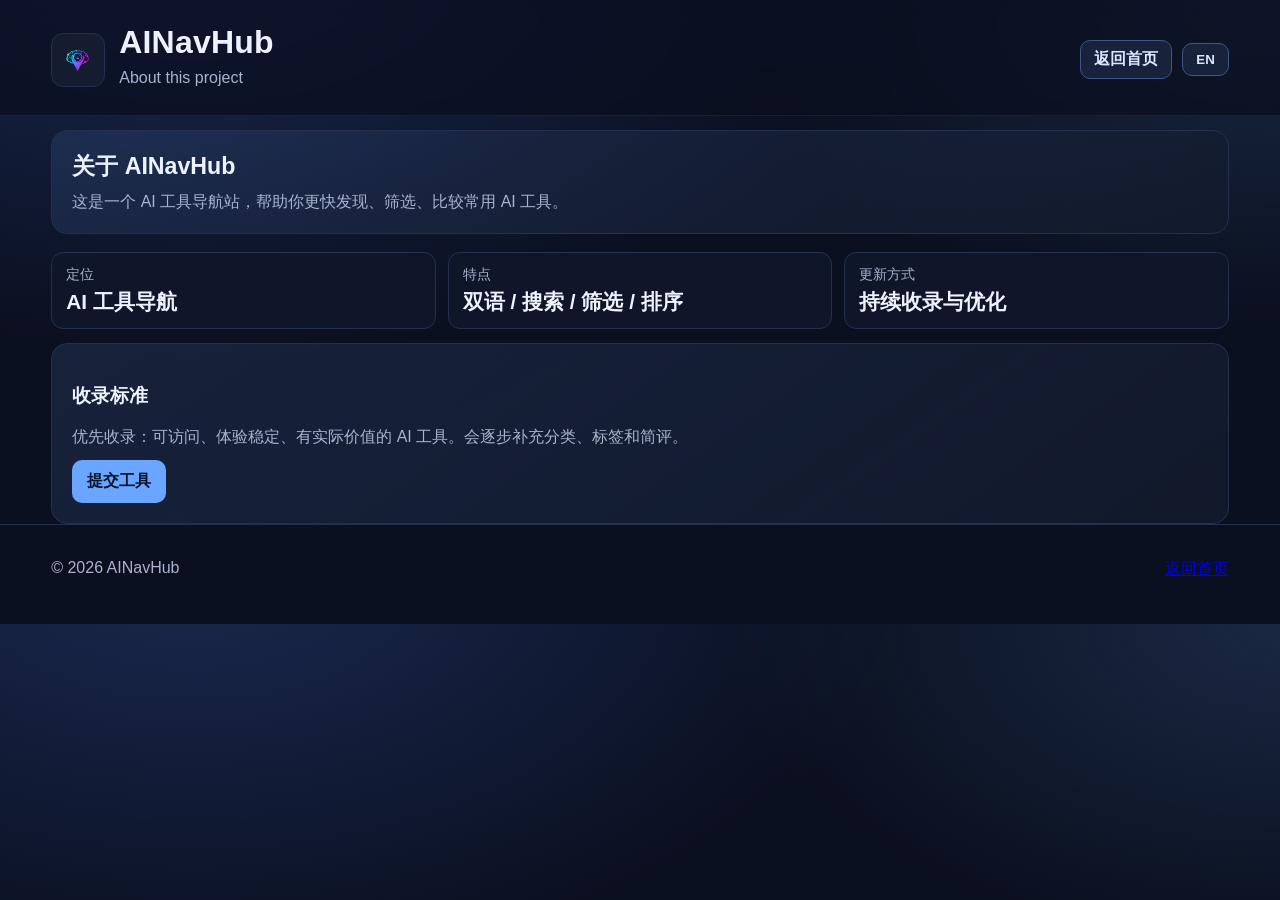
==== about.html @ abef0232 "feat: add quick filters, about page, sticky header and back-to-top" ====
﻿<!doctype html>
<html lang="zh-CN">
<head>
  <meta charset="UTF-8" />
  <meta name="viewport" content="width=device-width, initial-scale=1.0" />
  <title>About - AINavHub</title>
  <meta name="description" content="About AINavHub" />
  <link rel="icon" type="image/png" href="./logo.png" />
  <link rel="stylesheet" href="./style.css" />
</head>
<body>
  <header class="site-header">
    <div class="container">
      <div class="topbar">
        <div class="brand-wrap">
          <img src="./logo.png" alt="AINavHub logo" class="brand-logo" />
          <div>
            <h1>AINavHub</h1>
            <p id="aboutSub" class="subtitle">About this project</p>
          </div>
        </div>
        <div class="top-actions">
          <a id="backHome" class="submit-entry" href="./index.html">返回首页</a>
          <button id="langToggle" class="lang-toggle" type="button">EN</button>
        </div>
      </div>
    </div>
  </header>

  <main class="container">
    <section class="hero">
      <h2 id="title">关于 AINavHub</h2>
      <p id="desc">这是一个 AI 工具导航站，帮助你更快发现、筛选、比较常用 AI 工具。</p>
    </section>

    <section class="stats-cards">
      <article class="metric"><span id="m1t">定位</span><strong id="m1v">AI 工具导航</strong></article>
      <article class="metric"><span id="m2t">特点</span><strong id="m2v">双语 / 搜索 / 筛选 / 排序</strong></article>
      <article class="metric"><span id="m3t">更新方式</span><strong id="m3v">持续收录与优化</strong></article>
    </section>

    <section class="hero" style="margin-top:14px">
      <h3 id="criteriaTitle">收录标准</h3>
      <p id="criteriaText">优先收录：可访问、体验稳定、有实际价值的 AI 工具。会逐步补充分类、标签和简评。</p>
      <div class="hero-actions" style="margin-top:12px">
        <a class="btn btn-primary" href="https://github.com/1225067131-dotcom/ainavhub/issues/new" target="_blank" rel="noopener noreferrer" id="submitBtn">提交工具</a>
      </div>
    </section>
  </main>

  <footer class="site-footer">
    <div class="container footer-inner">
      <p>© <span id="year"></span> AINavHub</p>
      <p><a href="./index.html" id="backFooter">返回首页</a></p>
    </div>
  </footer>

  <script>
    document.getElementById('year').textContent = new Date().getFullYear();
    const langToggle = document.getElementById('langToggle');
    let lang = 'zh';
    const t = {
      zh: {
        sub:'About this project', btn:'EN', back:'返回首页', title:'关于 AINavHub', desc:'这是一个 AI 工具导航站，帮助你更快发现、筛选、比较常用 AI 工具。',
        m1t:'定位',m1v:'AI 工具导航',m2t:'特点',m2v:'双语 / 搜索 / 筛选 / 排序',m3t:'更新方式',m3v:'持续收录与优化',
        ct:'收录标准',cx:'优先收录：可访问、体验稳定、有实际价值的 AI 工具。会逐步补充分类、标签和简评。',submit:'提交工具'
      },
      en: {
        sub:'About this project', btn:'中', back:'Back Home', title:'About AINavHub', desc:'AINavHub helps you discover, filter and compare useful AI tools faster.',
        m1t:'Positioning',m1v:'AI Tools Directory',m2t:'Features',m2v:'Bilingual / Search / Filter / Sort',m3t:'Update',m3v:'Continuously curated',
        ct:'Inclusion Criteria',cx:'We prioritize accessible, stable, and practical AI tools, then enrich with categories, tags, and concise notes.',submit:'Submit Tool'
      }
    };
    function apply(){
      const s=t[lang];
      document.documentElement.lang = lang==='zh' ? 'zh-CN':'en';
      document.getElementById('aboutSub').textContent=s.sub;
      document.getElementById('backHome').textContent=s.back;
      document.getElementById('backFooter').textContent=s.back;
      document.getElementById('title').textContent=s.title;
      document.getElementById('desc').textContent=s.desc;
      document.getElementById('m1t').textContent=s.m1t; document.getElementById('m1v').textContent=s.m1v;
      document.getElementById('m2t').textContent=s.m2t; document.getElementById('m2v').textContent=s.m2v;
      document.getElementById('m3t').textContent=s.m3t; document.getElementById('m3v').textContent=s.m3v;
      document.getElementById('criteriaTitle').textContent=s.ct;
      document.getElementById('criteriaText').textContent=s.cx;
      document.getElementById('submitBtn').textContent=s.submit;
      langToggle.textContent=s.btn;
    }
    langToggle.addEventListener('click',()=>{lang=lang==='zh'?'en':'zh';apply();});
    apply();
  </script>
</body>
</html>
---- style.css ----
﻿:root {
  --bg: #0b1020;
  --panel: #131a2d;
  --panel2: #0f1629;
  --text: #edf2ff;
  --muted: #a8b3cf;
  --line: #24304d;
  --primary: #6aa6ff;
  --primary-hover: #8ab9ff;
  --free: #24c47e;
  --freemium: #f0b429;
  --paid: #ef476f;
}

* { box-sizing: border-box; }
html { scroll-behavior: smooth; }
body {
  margin: 0;
  background: radial-gradient(1200px 700px at 15% -10%, #1a2950 0%, transparent 60%),
              radial-gradient(1000px 600px at 100% 0%, #1a2842 0%, transparent 55%),
              linear-gradient(180deg, #0a0f1f 0%, #0b1020 100%);
  color: var(--text);
  font-family: -apple-system, BlinkMacSystemFont, "Segoe UI", Roboto, "PingFang SC", "Microsoft YaHei", sans-serif;
}
.container { width: min(1280px, 92%); margin: 0 auto; }
.site-header { padding: 24px 0 20px; position: sticky; top: 0; z-index: 20; backdrop-filter: blur(8px); background: rgba(10,15,31,.72); border-bottom: 1px solid rgba(36,48,77,.5); }

.topbar { display: flex; justify-content: space-between; align-items: center; gap: 16px; }
.brand-wrap { display: flex; align-items: center; gap: 14px; }
.brand-logo { width: 54px; height: 54px; object-fit: contain; border-radius: 12px; background: rgba(255,255,255,.04); border: 1px solid var(--line); padding: 4px; }
h1 { margin: 0; font-size: 2rem; letter-spacing: .2px; }
.subtitle { color: var(--muted); margin: 8px 0 8px; }

.top-actions { display: flex; align-items: center; gap: 10px; }
.submit-entry, .lang-toggle {
  text-decoration: none;
  border: 1px solid #3f5687;
  background: #18233b;
  color: #dbe7ff;
  border-radius: 10px;
  padding: 8px 13px;
  font-weight: 700;
}
.lang-toggle { cursor: pointer; }
.submit-entry:hover, .lang-toggle:hover { border-color: #6a8fdf; }

.hero {
  margin-top: 14px;
  padding: 20px;
  border: 1px solid var(--line);
  border-radius: 16px;
  background: linear-gradient(145deg, rgba(106,166,255,.12), rgba(19,26,45,.85));
}
.hero h2 { margin: 0; font-size: 1.45rem; }
.hero p { margin: 10px 0 0; color: var(--muted); }
.hero-actions { margin-top: 16px; display: flex; gap: 10px; flex-wrap: wrap; }
.btn { display: inline-block; text-decoration: none; border-radius: 10px; padding: 10px 14px; font-weight: 700; border: 1px solid transparent; }
.btn-primary { background: var(--primary); color: #07142f; }
.btn-primary:hover { background: var(--primary-hover); }
.btn-ghost { color: #dbe7ff; border-color: #43609e; background: rgba(26,38,64,.7); }

.controls { margin-top: 14px; display: grid; grid-template-columns: 1fr 220px; gap: 16px; }
.controls.controls-3 { grid-template-columns: 1fr 220px 220px; }
input, select {
  width: 100%; border: 1px solid var(--line); background: var(--panel); color: var(--text);
  border-radius: 12px; padding: 12px 14px; outline: none;
}
input:focus, select:focus { border-color: var(--primary); }

.quick-actions { margin-top: 12px; display: flex; gap: 10px; flex-wrap: wrap; }
.chip {
  border: 1px solid #395183; background: #13203a; color: #d5e3ff;
  border-radius: 999px; padding: 7px 12px; font-weight: 700; cursor: pointer;
}
.chip.active { background: #6aa6ff; color: #07142f; border-color: #6aa6ff; }

.stats-cards { margin-top: 18px; display: grid; grid-template-columns: repeat(3, minmax(0, 1fr)); gap: 12px; }
.metric { background: var(--panel2); border: 1px solid var(--line); border-radius: 12px; padding: 12px 14px; }
.metric span { display: block; color: var(--muted); font-size: .9rem; }
.metric strong { display: block; margin-top: 4px; font-size: 1.3rem; }

.stats { margin: 14px 0 20px; color: var(--muted); }
.tool-grid { display: grid; grid-template-columns: repeat(auto-fit, minmax(300px, 1fr)); gap: 22px; padding: 6px 0 34px; }
.card {
  background: rgba(19, 26, 45, 0.95);
  border: 1px solid var(--line);
  border-radius: 16px;
  padding: 18px;
  display: flex;
  flex-direction: column;
  gap: 12px;
  min-height: 250px;
  transition: transform .18s ease, box-shadow .18s ease, border-color .18s ease;
}
.card:hover { transform: translateY(-3px); border-color: #3d5689; box-shadow: 0 10px 28px rgba(4,10,20,.35); }
.card-top { display: flex; justify-content: space-between; align-items: center; gap: 12px; }
.card h3 { margin: 0; font-size: 1.08rem; }
.desc {
  margin: 0; color: var(--muted); min-height: 48px; line-height: 1.45;
  display: -webkit-box; -webkit-line-clamp: 2; -webkit-box-orient: vertical; overflow: hidden;
}
.meta .cat { font-size: 0.86rem; color: #c6d3f5; border: 1px solid var(--line); border-radius: 999px; padding: 4px 10px; }
.tags { display: flex; flex-wrap: wrap; gap: 8px; }
.tag { font-size: 0.78rem; color: #c8d6ff; background: #1d2740; border: 1px solid #2b395d; border-radius: 999px; padding: 3px 8px; }
.badge { font-size: 0.76rem; font-weight: 700; border-radius: 999px; padding: 4px 9px; color: #fff; }
.badge.free { background: var(--free); }
.badge.freemium { background: var(--freemium); color: #1b1b1b; }
.badge.paid { background: var(--paid); }

.visit { margin-top: auto; text-decoration: none; text-align: center; background: var(--primary); color: #06112b; font-weight: 700; border-radius: 10px; padding: 11px; }
.visit:hover { background: var(--primary-hover); }

.site-footer { border-top: 1px solid var(--line); color: var(--muted); padding: 18px 0 28px; }
.footer-inner { display: flex; justify-content: space-between; gap: 8px; flex-wrap: wrap; }
.empty { text-align: center; color: var(--muted); }
.hidden { display: none; }

.to-top {
  position: fixed; right: 18px; bottom: 18px; z-index: 30;
  width: 40px; height: 40px; border-radius: 999px;
  border: 1px solid #3d5689; background: #15213a; color: #dbe7ff;
  font-size: 18px; cursor: pointer; opacity: 0; pointer-events: none; transition: .2s ease;
}
.to-top.show { opacity: 1; pointer-events: auto; }

@media (max-width: 980px) {
  .controls.controls-3 { grid-template-columns: 1fr 1fr; }
  .controls.controls-3 select:last-child { grid-column: 1 / -1; }
  .stats-cards { grid-template-columns: 1fr; }
}
@media (max-width: 760px) {
  .topbar { flex-direction: column; align-items: flex-start; }
  .controls, .controls.controls-3 { grid-template-columns: 1fr; }
}
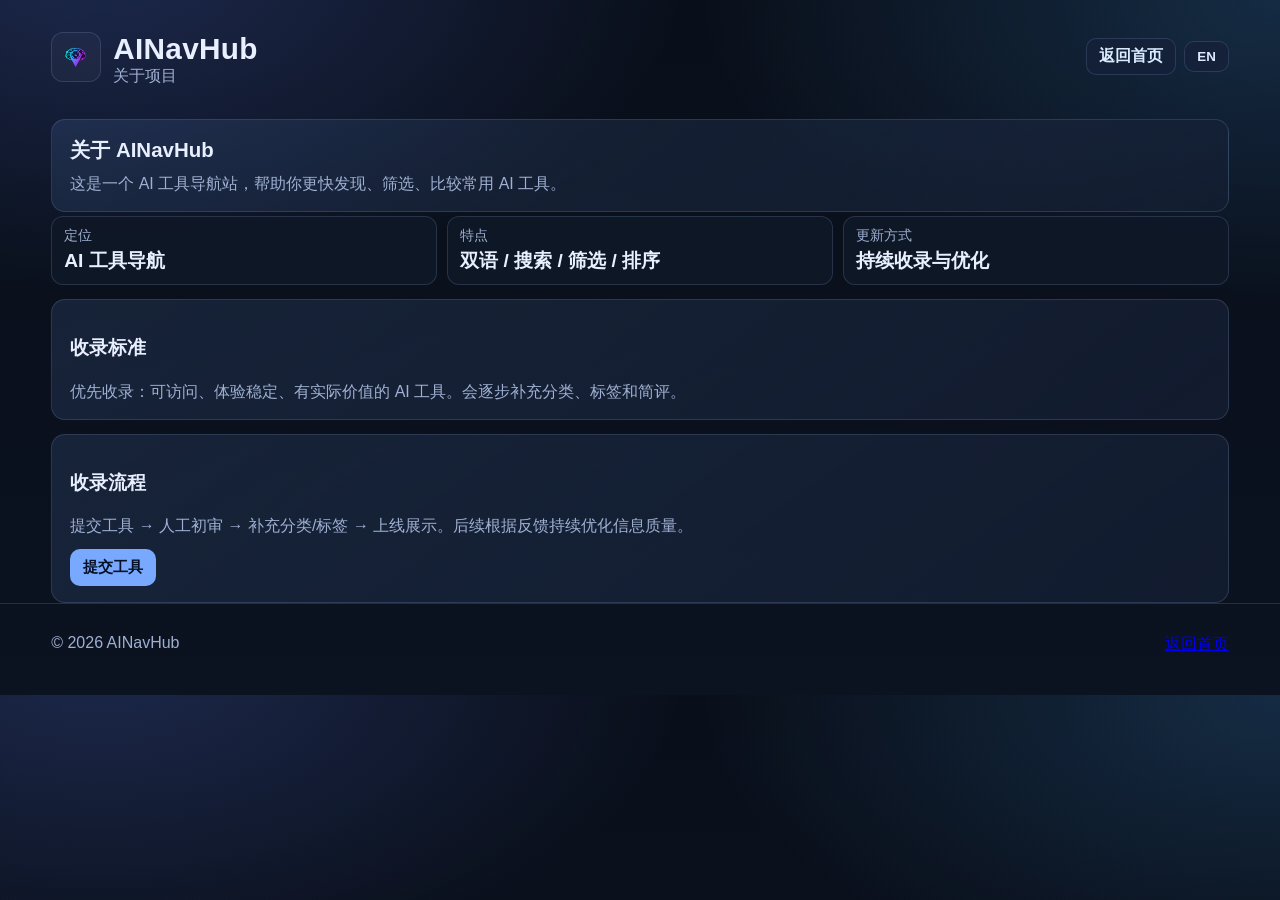
==== commit ba5d3b9a: "feat: aurora minimal redesign and cleaner layout" ====
--- a/about.html
+++ b/about.html
@@ -42,6 +42,11 @@
     <section class="hero" style="margin-top:14px">
       <h3 id="criteriaTitle">收录标准</h3>
       <p id="criteriaText">优先收录：可访问、体验稳定、有实际价值的 AI 工具。会逐步补充分类、标签和简评。</p>
+    </section>
+
+    <section class="hero" style="margin-top:14px">
+      <h3 id="workflowTitle">收录流程</h3>
+      <p id="workflowText">提交工具 → 人工初审 → 补充分类/标签 → 上线展示。后续根据反馈持续优化信息质量。</p>
       <div class="hero-actions" style="margin-top:12px">
         <a class="btn btn-primary" href="https://github.com/1225067131-dotcom/ainavhub/issues/new" target="_blank" rel="noopener noreferrer" id="submitBtn">提交工具</a>
       </div>
@@ -61,14 +66,18 @@
     let lang = 'zh';
     const t = {
       zh: {
-        sub:'About this project', btn:'EN', back:'返回首页', title:'关于 AINavHub', desc:'这是一个 AI 工具导航站，帮助你更快发现、筛选、比较常用 AI 工具。',
+        sub:'关于项目', btn:'EN', back:'返回首页', title:'关于 AINavHub', desc:'这是一个 AI 工具导航站，帮助你更快发现、筛选、比较常用 AI 工具。',
         m1t:'定位',m1v:'AI 工具导航',m2t:'特点',m2v:'双语 / 搜索 / 筛选 / 排序',m3t:'更新方式',m3v:'持续收录与优化',
-        ct:'收录标准',cx:'优先收录：可访问、体验稳定、有实际价值的 AI 工具。会逐步补充分类、标签和简评。',submit:'提交工具'
+        ct:'收录标准',cx:'优先收录：可访问、体验稳定、有实际价值的 AI 工具。会逐步补充分类、标签和简评。',
+        wt:'收录流程',wx:'提交工具 → 人工初审 → 补充分类/标签 → 上线展示。后续根据反馈持续优化信息质量。',
+        submit:'提交工具'
       },
       en: {
         sub:'About this project', btn:'中', back:'Back Home', title:'About AINavHub', desc:'AINavHub helps you discover, filter and compare useful AI tools faster.',
         m1t:'Positioning',m1v:'AI Tools Directory',m2t:'Features',m2v:'Bilingual / Search / Filter / Sort',m3t:'Update',m3v:'Continuously curated',
-        ct:'Inclusion Criteria',cx:'We prioritize accessible, stable, and practical AI tools, then enrich with categories, tags, and concise notes.',submit:'Submit Tool'
+        ct:'Inclusion Criteria',cx:'We prioritize accessible, stable, and practical AI tools, then enrich with categories, tags, and concise notes.',
+        wt:'Curation Workflow',wx:'Submit tool → Manual review → Add category/tags → Publish. We keep refining quality based on feedback.',
+        submit:'Submit Tool'
       }
     };
     function apply(){
@@ -84,6 +93,8 @@
       document.getElementById('m3t').textContent=s.m3t; document.getElementById('m3v').textContent=s.m3v;
       document.getElementById('criteriaTitle').textContent=s.ct;
       document.getElementById('criteriaText').textContent=s.cx;
+      document.getElementById('workflowTitle').textContent=s.wt;
+      document.getElementById('workflowText').textContent=s.wx;
       document.getElementById('submitBtn').textContent=s.submit;
       langToggle.textContent=s.btn;
     }
--- a/style.css
+++ b/style.css
@@ -1,134 +1,268 @@
 ﻿:root {
-  --bg: #0b1020;
-  --panel: #131a2d;
-  --panel2: #0f1629;
-  --text: #edf2ff;
-  --muted: #a8b3cf;
-  --line: #24304d;
-  --primary: #6aa6ff;
-  --primary-hover: #8ab9ff;
-  --free: #24c47e;
-  --freemium: #f0b429;
-  --paid: #ef476f;
+  --bg: #0b1220;
+  --bg-soft: #0f1b31;
+  --panel: rgba(18, 28, 48, 0.78);
+  --panel-strong: rgba(16, 24, 40, 0.92);
+  --text: #e8efff;
+  --muted: #9fb0d2;
+  --line: rgba(151, 176, 225, 0.18);
+  --primary: #78a9ff;
+  --primary-hover: #93bbff;
+  --free: #2ccf8a;
+  --freemium: #f1be4c;
+  --paid: #f06f8d;
 }
 
 * { box-sizing: border-box; }
 html { scroll-behavior: smooth; }
 body {
   margin: 0;
-  background: radial-gradient(1200px 700px at 15% -10%, #1a2950 0%, transparent 60%),
-              radial-gradient(1000px 600px at 100% 0%, #1a2842 0%, transparent 55%),
-              linear-gradient(180deg, #0a0f1f 0%, #0b1020 100%);
   color: var(--text);
-  font-family: -apple-system, BlinkMacSystemFont, "Segoe UI", Roboto, "PingFang SC", "Microsoft YaHei", sans-serif;
-}
-.container { width: min(1280px, 92%); margin: 0 auto; }
-.site-header { padding: 24px 0 20px; position: sticky; top: 0; z-index: 20; backdrop-filter: blur(8px); background: rgba(10,15,31,.72); border-bottom: 1px solid rgba(36,48,77,.5); }
-
-.topbar { display: flex; justify-content: space-between; align-items: center; gap: 16px; }
-.brand-wrap { display: flex; align-items: center; gap: 14px; }
-.brand-logo { width: 54px; height: 54px; object-fit: contain; border-radius: 12px; background: rgba(255,255,255,.04); border: 1px solid var(--line); padding: 4px; }
-h1 { margin: 0; font-size: 2rem; letter-spacing: .2px; }
-.subtitle { color: var(--muted); margin: 8px 0 8px; }
-
-.top-actions { display: flex; align-items: center; gap: 10px; }
-.submit-entry, .lang-toggle {
+  font-family: Inter, "PingFang SC", "Microsoft YaHei", "Segoe UI", sans-serif;
+  background:
+    radial-gradient(900px 500px at 8% -5%, rgba(98, 132, 255, 0.22), transparent 65%),
+    radial-gradient(1000px 520px at 100% 0%, rgba(75, 173, 255, 0.18), transparent 58%),
+    linear-gradient(180deg, #090f1a 0%, #0b1220 100%);
+}
+
+.container { width: min(1220px, 92%); margin: 0 auto; }
+.site-header { padding: 26px 0 20px; }
+
+.topbar {
+  display: flex;
+  justify-content: space-between;
+  align-items: center;
+  gap: 14px;
+}
+.brand-wrap {
+  display: flex;
+  align-items: center;
+  gap: 12px;
+}
+.brand-logo {
+  width: 50px;
+  height: 50px;
+  object-fit: contain;
+  border-radius: 12px;
+  border: 1px solid var(--line);
+  background: rgba(255,255,255,.03);
+  padding: 4px;
+}
+h1 {
+  margin: 6px 0 0;
+  font-size: 1.86rem;
+  letter-spacing: .3px;
+  font-weight: 700;
+}
+.subtitle { margin: 0; color: var(--muted); }
+
+.top-actions {
+  display: flex;
+  align-items: center;
+  gap: 8px;
+}
+.submit-entry,
+.lang-toggle {
   text-decoration: none;
-  border: 1px solid #3f5687;
-  background: #18233b;
-  color: #dbe7ff;
+  border: 1px solid var(--line);
+  color: #dcebff;
+  background: rgba(22, 33, 58, .72);
   border-radius: 10px;
-  padding: 8px 13px;
-  font-weight: 700;
+  padding: 7px 12px;
+  font-weight: 600;
+  backdrop-filter: blur(6px);
 }
 .lang-toggle { cursor: pointer; }
-.submit-entry:hover, .lang-toggle:hover { border-color: #6a8fdf; }
+.submit-entry:hover,
+.lang-toggle:hover { border-color: rgba(146, 177, 237, .46); }
 
 .hero {
-  margin-top: 14px;
-  padding: 20px;
-  border: 1px solid var(--line);
-  border-radius: 16px;
-  background: linear-gradient(145deg, rgba(106,166,255,.12), rgba(19,26,45,.85));
-}
-.hero h2 { margin: 0; font-size: 1.45rem; }
-.hero p { margin: 10px 0 0; color: var(--muted); }
-.hero-actions { margin-top: 16px; display: flex; gap: 10px; flex-wrap: wrap; }
-.btn { display: inline-block; text-decoration: none; border-radius: 10px; padding: 10px 14px; font-weight: 700; border: 1px solid transparent; }
-.btn-primary { background: var(--primary); color: #07142f; }
+  margin-top: 12px;
+  padding: 16px 18px;
+  border-radius: 14px;
+  border: 1px solid var(--line);
+  background: linear-gradient(145deg, rgba(117, 171, 255, .12), rgba(20, 30, 50, .82));
+}
+.hero h2 { margin: 0; font-size: 1.28rem; font-weight: 650; }
+.hero p { margin: 8px 0 0; color: var(--muted); line-height: 1.45; }
+.hero-actions { margin-top: 12px; display: flex; gap: 8px; flex-wrap: wrap; }
+.btn {
+  display: inline-block;
+  text-decoration: none;
+  border-radius: 10px;
+  padding: 8px 12px;
+  font-size: .94rem;
+  font-weight: 700;
+  border: 1px solid transparent;
+}
+.btn-primary { background: var(--primary); color: #071126; }
 .btn-primary:hover { background: var(--primary-hover); }
-.btn-ghost { color: #dbe7ff; border-color: #43609e; background: rgba(26,38,64,.7); }
-
-.controls { margin-top: 14px; display: grid; grid-template-columns: 1fr 220px; gap: 16px; }
-.controls.controls-3 { grid-template-columns: 1fr 220px 220px; }
+.btn-ghost { border-color: var(--line); color: #dcebff; background: rgba(23,34,58,.7); }
+
+.controls {
+  margin-top: 12px;
+  display: grid;
+  grid-template-columns: 1fr 200px;
+  gap: 12px;
+}
+.controls.controls-3 { grid-template-columns: 1fr 200px 200px; }
 input, select {
-  width: 100%; border: 1px solid var(--line); background: var(--panel); color: var(--text);
-  border-radius: 12px; padding: 12px 14px; outline: none;
-}
-input:focus, select:focus { border-color: var(--primary); }
-
-.quick-actions { margin-top: 12px; display: flex; gap: 10px; flex-wrap: wrap; }
+  width: 100%;
+  border: 1px solid var(--line);
+  background: var(--panel);
+  color: var(--text);
+  border-radius: 10px;
+  padding: 10px 12px;
+  outline: none;
+  backdrop-filter: blur(4px);
+}
+input:focus, select:focus { border-color: rgba(141,177,247,.6); }
+
+.quick-actions {
+  margin-top: 10px;
+  display: flex;
+  flex-wrap: wrap;
+  gap: 8px;
+}
 .chip {
-  border: 1px solid #395183; background: #13203a; color: #d5e3ff;
-  border-radius: 999px; padding: 7px 12px; font-weight: 700; cursor: pointer;
-}
-.chip.active { background: #6aa6ff; color: #07142f; border-color: #6aa6ff; }
-
-.stats-cards { margin-top: 18px; display: grid; grid-template-columns: repeat(3, minmax(0, 1fr)); gap: 12px; }
-.metric { background: var(--panel2); border: 1px solid var(--line); border-radius: 12px; padding: 12px 14px; }
-.metric span { display: block; color: var(--muted); font-size: .9rem; }
-.metric strong { display: block; margin-top: 4px; font-size: 1.3rem; }
-
-.stats { margin: 14px 0 20px; color: var(--muted); }
-.tool-grid { display: grid; grid-template-columns: repeat(auto-fit, minmax(300px, 1fr)); gap: 22px; padding: 6px 0 34px; }
+  background: rgba(23, 36, 62, .75);
+  color: #d7e6ff;
+  border: 1px solid var(--line);
+  border-radius: 999px;
+  padding: 6px 10px;
+  font-size: .86rem;
+  font-weight: 600;
+  cursor: pointer;
+}
+.chip:hover { border-color: rgba(144,176,233,.52); }
+.chip.active { background: #78a9ff; color: #081327; border-color: #9ac3ff; }
+
+.stats-cards {
+  margin-top: 4px;
+  display: grid;
+  grid-template-columns: repeat(3, minmax(0,1fr));
+  gap: 10px;
+}
+.metric {
+  background: var(--panel-strong);
+  border: 1px solid var(--line);
+  border-radius: 12px;
+  padding: 10px 12px;
+}
+.metric span { display: block; color: var(--muted); font-size: .85rem; }
+.metric strong { display: block; margin-top: 3px; font-size: 1.2rem; }
+
+.stats { margin: 12px 0 16px; color: var(--muted); font-size: .92rem; }
+.tool-grid {
+  display: grid;
+  grid-template-columns: repeat(auto-fit, minmax(280px,1fr));
+  gap: 16px;
+  padding: 4px 0 28px;
+}
 .card {
-  background: rgba(19, 26, 45, 0.95);
-  border: 1px solid var(--line);
-  border-radius: 16px;
-  padding: 18px;
+  background: var(--panel-strong);
+  border: 1px solid var(--line);
+  border-radius: 14px;
+  padding: 14px;
   display: flex;
   flex-direction: column;
-  gap: 12px;
-  min-height: 250px;
-  transition: transform .18s ease, box-shadow .18s ease, border-color .18s ease;
-}
-.card:hover { transform: translateY(-3px); border-color: #3d5689; box-shadow: 0 10px 28px rgba(4,10,20,.35); }
-.card-top { display: flex; justify-content: space-between; align-items: center; gap: 12px; }
-.card h3 { margin: 0; font-size: 1.08rem; }
+  gap: 10px;
+  min-height: 226px;
+  transition: transform .16s ease, border-color .16s ease, box-shadow .16s ease;
+}
+.card:hover {
+  transform: translateY(-2px);
+  border-color: rgba(140, 173, 231, .55);
+  box-shadow: 0 10px 26px rgba(7, 15, 27, .36);
+}
+.card-top { display: flex; justify-content: space-between; align-items: center; gap: 10px; }
+.card h3 { margin: 0; font-size: 1.02rem; }
 .desc {
-  margin: 0; color: var(--muted); min-height: 48px; line-height: 1.45;
-  display: -webkit-box; -webkit-line-clamp: 2; -webkit-box-orient: vertical; overflow: hidden;
-}
-.meta .cat { font-size: 0.86rem; color: #c6d3f5; border: 1px solid var(--line); border-radius: 999px; padding: 4px 10px; }
-.tags { display: flex; flex-wrap: wrap; gap: 8px; }
-.tag { font-size: 0.78rem; color: #c8d6ff; background: #1d2740; border: 1px solid #2b395d; border-radius: 999px; padding: 3px 8px; }
-.badge { font-size: 0.76rem; font-weight: 700; border-radius: 999px; padding: 4px 9px; color: #fff; }
+  margin: 0;
+  color: var(--muted);
+  line-height: 1.42;
+  min-height: 44px;
+  display: -webkit-box;
+  -webkit-line-clamp: 2;
+  -webkit-box-orient: vertical;
+  overflow: hidden;
+}
+.meta .cat {
+  font-size: .8rem;
+  color: #c6d8ff;
+  border: 1px solid var(--line);
+  border-radius: 999px;
+  padding: 3px 9px;
+}
+.tags { display: flex; flex-wrap: wrap; gap: 7px; }
+.tag {
+  font-size: .74rem;
+  color: #c8d9fb;
+  background: rgba(31, 45, 73, .86);
+  border: 1px solid rgba(142, 166, 216, .2);
+  border-radius: 999px;
+  padding: 2px 8px;
+}
+.badge {
+  font-size: .74rem;
+  font-weight: 700;
+  border-radius: 999px;
+  padding: 4px 8px;
+  color: #fff;
+}
 .badge.free { background: var(--free); }
-.badge.freemium { background: var(--freemium); color: #1b1b1b; }
+.badge.freemium { background: var(--freemium); color: #1f1f1f; }
 .badge.paid { background: var(--paid); }
 
-.visit { margin-top: auto; text-decoration: none; text-align: center; background: var(--primary); color: #06112b; font-weight: 700; border-radius: 10px; padding: 11px; }
+.visit {
+  margin-top: auto;
+  text-decoration: none;
+  text-align: center;
+  background: var(--primary);
+  color: #081327;
+  font-weight: 700;
+  border-radius: 9px;
+  padding: 9px;
+}
 .visit:hover { background: var(--primary-hover); }
 
-.site-footer { border-top: 1px solid var(--line); color: var(--muted); padding: 18px 0 28px; }
-.footer-inner { display: flex; justify-content: space-between; gap: 8px; flex-wrap: wrap; }
+.site-footer {
+  border-top: 1px solid var(--line);
+  color: var(--muted);
+  padding: 14px 0 24px;
+}
+.footer-inner {
+  display: flex;
+  justify-content: space-between;
+  gap: 8px;
+  flex-wrap: wrap;
+}
 .empty { text-align: center; color: var(--muted); }
 .hidden { display: none; }
 
 .to-top {
-  position: fixed; right: 18px; bottom: 18px; z-index: 30;
-  width: 40px; height: 40px; border-radius: 999px;
-  border: 1px solid #3d5689; background: #15213a; color: #dbe7ff;
-  font-size: 18px; cursor: pointer; opacity: 0; pointer-events: none; transition: .2s ease;
-}
-.to-top.show { opacity: 1; pointer-events: auto; }
+  position: fixed;
+  right: 20px;
+  bottom: 18px;
+  width: 38px;
+  height: 38px;
+  border-radius: 999px;
+  border: 1px solid var(--line);
+  background: rgba(29, 43, 73, .88);
+  color: #dce9ff;
+  font-size: 16px;
+  cursor: pointer;
+  opacity: 0;
+  transform: translateY(8px);
+  pointer-events: none;
+  transition: opacity .2s ease, transform .2s ease;
+}
+.to-top.show { opacity: 1; transform: translateY(0); pointer-events: auto; }
 
 @media (max-width: 980px) {
-  .controls.controls-3 { grid-template-columns: 1fr 1fr; }
-  .controls.controls-3 select:last-child { grid-column: 1 / -1; }
+  .controls.controls-3 { grid-template-columns: 1fr; }
+}
+@media (max-width: 820px) {
   .stats-cards { grid-template-columns: 1fr; }
-}
-@media (max-width: 760px) {
   .topbar { flex-direction: column; align-items: flex-start; }
-  .controls, .controls.controls-3 { grid-template-columns: 1fr; }
 }
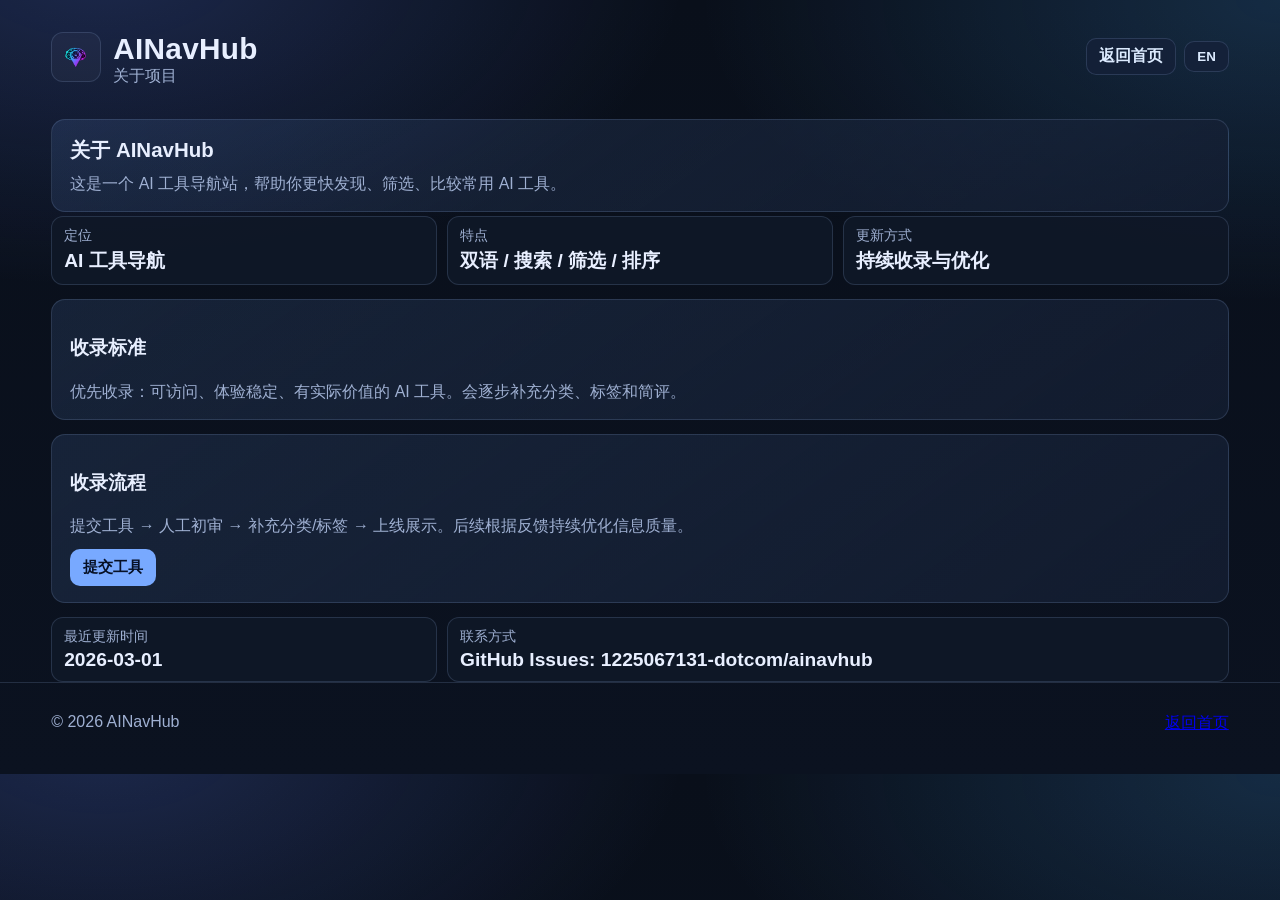
==== commit b6321965: "feat: improve about page with updated time and contact blocks" ====
--- a/about.html
+++ b/about.html
@@ -51,6 +51,17 @@
         <a class="btn btn-primary" href="https://github.com/1225067131-dotcom/ainavhub/issues/new" target="_blank" rel="noopener noreferrer" id="submitBtn">提交工具</a>
       </div>
     </section>
+
+    <section class="stats-cards" style="margin-top:14px">
+      <article class="metric">
+        <span id="uTitle">最近更新时间</span>
+        <strong id="uValue">2026-03-01</strong>
+      </article>
+      <article class="metric" style="grid-column: span 2;">
+        <span id="cTitle">联系方式</span>
+        <strong id="cValue">GitHub Issues: 1225067131-dotcom/ainavhub</strong>
+      </article>
+    </section>
   </main>
 
   <footer class="site-footer">
@@ -70,14 +81,20 @@
         m1t:'定位',m1v:'AI 工具导航',m2t:'特点',m2v:'双语 / 搜索 / 筛选 / 排序',m3t:'更新方式',m3v:'持续收录与优化',
         ct:'收录标准',cx:'优先收录：可访问、体验稳定、有实际价值的 AI 工具。会逐步补充分类、标签和简评。',
         wt:'收录流程',wx:'提交工具 → 人工初审 → 补充分类/标签 → 上线展示。后续根据反馈持续优化信息质量。',
-        submit:'提交工具'
+        submit:'提交工具',
+        ut:'最近更新时间',
+        cv:'GitHub Issues: 1225067131-dotcom/ainavhub',
+        ct2:'联系方式'
       },
       en: {
         sub:'About this project', btn:'中', back:'Back Home', title:'About AINavHub', desc:'AINavHub helps you discover, filter and compare useful AI tools faster.',
         m1t:'Positioning',m1v:'AI Tools Directory',m2t:'Features',m2v:'Bilingual / Search / Filter / Sort',m3t:'Update',m3v:'Continuously curated',
         ct:'Inclusion Criteria',cx:'We prioritize accessible, stable, and practical AI tools, then enrich with categories, tags, and concise notes.',
         wt:'Curation Workflow',wx:'Submit tool → Manual review → Add category/tags → Publish. We keep refining quality based on feedback.',
-        submit:'Submit Tool'
+        submit:'Submit Tool',
+        ut:'Last Updated',
+        cv:'GitHub Issues: 1225067131-dotcom/ainavhub',
+        ct2:'Contact'
       }
     };
     function apply(){
@@ -96,6 +113,9 @@
       document.getElementById('workflowTitle').textContent=s.wt;
       document.getElementById('workflowText').textContent=s.wx;
       document.getElementById('submitBtn').textContent=s.submit;
+      document.getElementById('uTitle').textContent=s.ut;
+      document.getElementById('cTitle').textContent=s.ct2;
+      document.getElementById('cValue').textContent=s.cv;
       langToggle.textContent=s.btn;
     }
     langToggle.addEventListener('click',()=>{lang=lang==='zh'?'en':'zh';apply();});
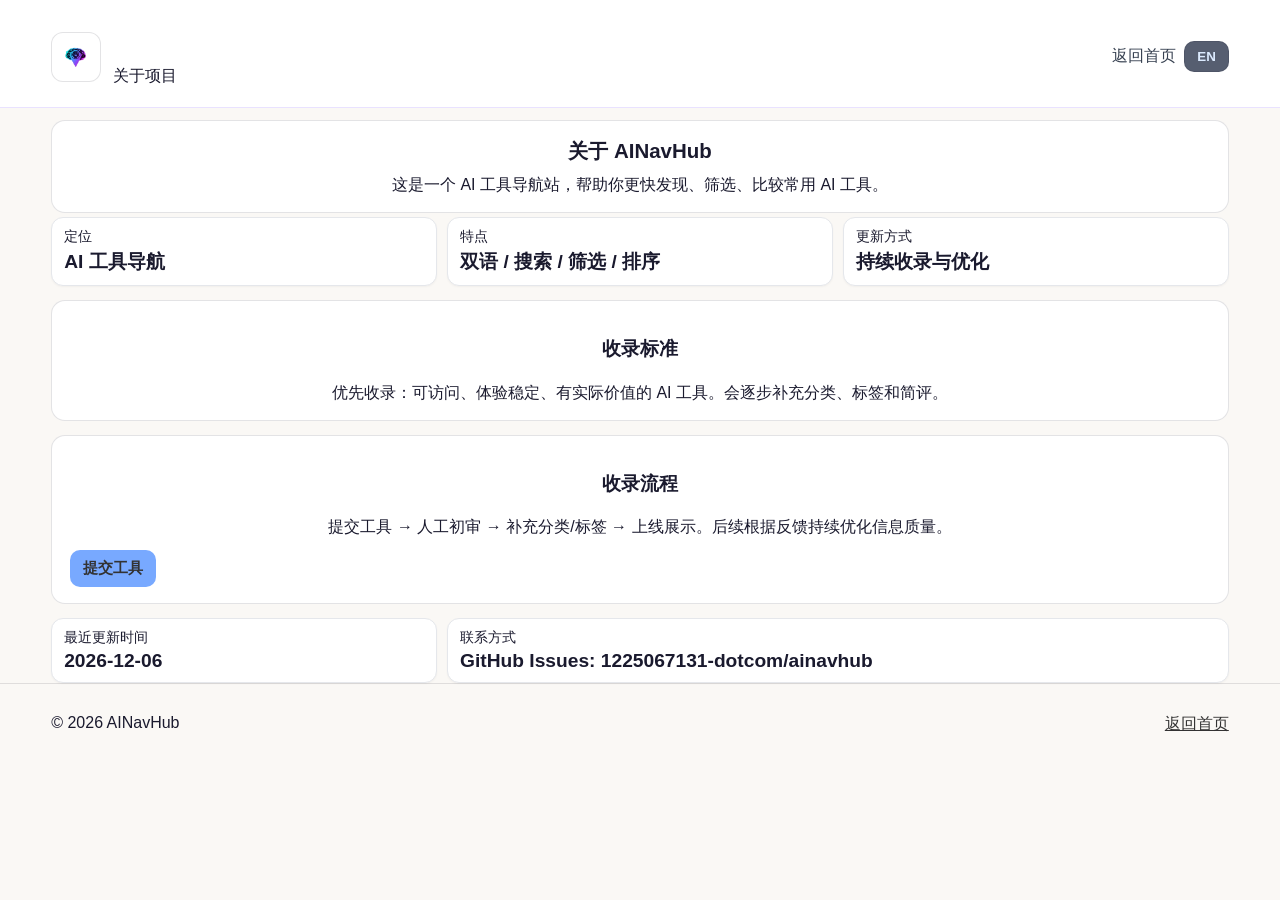
==== commit 61bd12b1: "feat: apply final light-card UI refinements" ====
--- a/about.html
+++ b/about.html
@@ -55,7 +55,7 @@
     <section class="stats-cards" style="margin-top:14px">
       <article class="metric">
         <span id="uTitle">最近更新时间</span>
-        <strong id="uValue">2026-03-01</strong>
+        <strong id="uValue"></strong>
       </article>
       <article class="metric" style="grid-column: span 2;">
         <span id="cTitle">联系方式</span>
@@ -97,6 +97,9 @@
         ct2:'Contact'
       }
     };
+    const today = new Date();
+    const dateText = `${today.getFullYear()}-${String(today.getMonth()+1).padStart(2,'0')}-${String(today.getDate()).padStart(2,'0')}`;
+
     function apply(){
       const s=t[lang];
       document.documentElement.lang = lang==='zh' ? 'zh-CN':'en';
@@ -114,6 +117,7 @@
       document.getElementById('workflowText').textContent=s.wx;
       document.getElementById('submitBtn').textContent=s.submit;
       document.getElementById('uTitle').textContent=s.ut;
+      document.getElementById('uValue').textContent=dateText;
       document.getElementById('cTitle').textContent=s.ct2;
       document.getElementById('cValue').textContent=s.cv;
       langToggle.textContent=s.btn;
--- a/style.css
+++ b/style.css
@@ -1,8 +1,8 @@
 ﻿:root {
   --bg: #0b1220;
   --bg-soft: #0f1b31;
-  --panel: rgba(18, 28, 48, 0.78);
-  --panel-strong: rgba(16, 24, 40, 0.92);
+  --panel: #1a1d28;
+  --panel-strong: #1a1d28;
   --text: #e8efff;
   --muted: #9fb0d2;
   --line: rgba(151, 176, 225, 0.18);
@@ -22,11 +22,15 @@
   background:
     radial-gradient(900px 500px at 8% -5%, rgba(98, 132, 255, 0.22), transparent 65%),
     radial-gradient(1000px 520px at 100% 0%, rgba(75, 173, 255, 0.18), transparent 58%),
-    linear-gradient(180deg, #090f1a 0%, #0b1220 100%);
+    linear-gradient(180deg, #0f1117 0%, #0f1117 100%);
 }
 
 .container { width: min(1220px, 92%); margin: 0 auto; }
-.site-header { padding: 26px 0 20px; }
+.site-header {
+  padding: 26px 0 20px;
+  background: linear-gradient(135deg, rgba(146, 76, 255, 0.28) 0%, rgba(74, 126, 255, 0.25) 100%);
+  border-bottom: 1px solid rgba(167, 141, 255, 0.25);
+}
 
 .topbar {
   display: flex;
@@ -172,8 +176,8 @@
 }
 .card:hover {
   transform: translateY(-2px);
-  border-color: rgba(140, 173, 231, .55);
-  box-shadow: 0 10px 26px rgba(7, 15, 27, .36);
+  border-color: rgba(182, 126, 255, .85);
+  box-shadow: 0 0 0 1px rgba(182,126,255,.35), 0 0 18px rgba(166, 98, 255, .35), 0 10px 26px rgba(7, 15, 27, .36);
 }
 .card-top { display: flex; justify-content: space-between; align-items: center; gap: 10px; }
 .card h3 { margin: 0; font-size: 1.02rem; }
@@ -210,9 +214,9 @@
   padding: 4px 8px;
   color: #fff;
 }
-.badge.free { background: var(--free); }
-.badge.freemium { background: var(--freemium); color: #1f1f1f; }
-.badge.paid { background: var(--paid); }
+.badge.free { background: #4f8dff; }
+.badge.freemium { background: #35c978; color: #062314; }
+.badge.paid { background: #ff9b4a; color: #2f1704; }
 
 .visit {
   margin-top: auto;
@@ -266,3 +270,364 @@
   .stats-cards { grid-template-columns: 1fr; }
   .topbar { flex-direction: column; align-items: flex-start; }
 }
+
+.empty-guide { text-align:center; color:#8fa6d8; margin-top:6px; font-size:.9rem; }
+
+.visit, .visit.visit-default, .visit.visit-chat, .visit.visit-image, .visit.visit-video, .visit.visit-code { background: rgba(59,130,246,0.3); color: #dbeafe; border: 1px solid rgba(96,165,250,0.45); backdrop-filter: blur(2px); }\n.visit:hover, .visit.visit-default:hover, .visit.visit-chat:hover, .visit.visit-image:hover, .visit.visit-video:hover, .visit.visit-code:hover { background: rgba(59,130,246,0.5); border-color: rgba(147,197,253,0.75); color: #eff6ff; }
+
+.tool-head {
+  display: flex;
+  align-items: center;
+  gap: 10px;
+  min-width: 0;
+}
+.tool-icon {
+  width: 22px;
+  height: 22px;
+  border-radius: 6px;
+  background: rgba(255,255,255,.06);
+  border: 1px solid rgba(160,184,231,.25);
+  flex: 0 0 22px;
+}
+.tool-head h3 {
+  white-space: nowrap;
+  overflow: hidden;
+  text-overflow: ellipsis;
+}
+
+.meta .cat { position: relative; padding-left: 10px; }
+.meta .cat::before {
+  content: '';
+  display: inline-block;
+  width: 7px;
+  height: 7px;
+  border-radius: 999px;
+  margin-right: 7px;
+  vertical-align: middle;
+  background: #8fa8d8;
+}
+.meta .cat.cat-chat::before { background: #4f8dff; }
+.meta .cat.cat-image::before { background: #9b6bff; }
+.meta .cat.cat-video::before { background: #ff6bb3; }
+.meta .cat.cat-code::before { background: #35c978; }
+.meta .cat.cat-write::before { background: #ff9b4a; }
+
+
+
+/* local override */
+body { background: #0f1117 !important; }
+.card { background: #1a1d28 !important; }
+
+
+/* local light theme override */
+body { background: #f8fafc !important; color: #1a1a2e !important; }
+.site-header { background: linear-gradient(135deg, rgba(146,76,255,0.12) 0%, rgba(74,126,255,0.12) 100%) !important; }
+.card, .metric, .hero, input, select { background: #ffffff !important; }
+.card, .metric, .hero, .site-footer, .brand-logo, .submit-entry, .lang-toggle, input, select, .meta .cat, .tag { border-color: rgba(26,26,46,0.12) !important; }
+h1, h2, h3, p, .stats, .subtitle, .footer-inner, .empty, .empty-guide, .meta .cat, .tag, .metric span, .metric strong { color: #1a1a2e !important; }
+.visit, .visit.visit-default, .visit.visit-chat, .visit.visit-image, .visit.visit-video, .visit.visit-code { color: #ffffff !important; }
+.tag { color: #4b5563 !important; background: #f3f4f6 !important; }
+
+/* local dark override */
+body { background: #1e2233 !important; color: #e8efff !important; }
+.card, .metric, .hero, input, select { background: #272d40 !important; }
+
+/* readability tuning on dark cards */
+.card h3, .card .meta .cat, .card .visit, .card .badge, .metric strong { color: #e2e8f0 !important; }
+.card .desc { color: #94a3b8 !important; }
+.card .tag { color: #cbd5e1 !important; }
+
+/* final theme override */
+body { background: #0f1117 !important; color: #e2e8f0 !important; }
+.card, .metric, .hero, input, select { background: #1a1d28 !important; }
+.card h3, .card .meta .cat, .card .visit, .card .badge, .metric strong, .subtitle, .stats, .empty, .empty-guide { color: #e2e8f0 !important; }
+.card .desc { color: #94a3b8 !important; }
+
+/* rollback to requested version */
+body { background: #0f1117 !important; color: #e8efff !important; }
+.card, .metric, .hero, input, select { background: #1a1d28 !important; }
+.card h3, .card .meta .cat, .card .visit, .card .badge, .metric strong, .subtitle, .stats, .empty, .empty-guide, .tag { color: #e8efff !important; }
+.card .desc { color: #9fb0d2 !important; }
+
+/* top area color fix */
+h1, .brand-wrap h1, #heroTitle { color: #ffffff !important; }
+#searchInput, #searchInput::placeholder { color: #94a3b8 !important; }
+.metric span, #mTotalLabel, #mFreeLabel, #mCatsLabel { color: #94a3b8 !important; }
+.metric strong, #mTotal, #mFree, #mCats { color: #ffffff !important; }
+
+/* tag readability tweak */
+.card .tag {
+  color: #cbd5e1 !important;
+  background: rgba(255,255,255,0.1) !important;
+  border-color: rgba(255,255,255,0.16) !important;
+}
+
+/* hero/header gradient tweak */
+.site-header {
+  background: linear-gradient(135deg, rgba(139,92,246,0.28) 0%, rgba(59,130,246,0.26) 100%) !important;
+}
+
+/* card style fine-tune */
+.card .tag {
+  color: #e2e8f0 !important;
+  background: transparent !important;
+  border-color: rgba(255,255,255,0.2) !important;
+}
+.visit, .visit.visit-default, .visit.visit-chat, .visit.visit-image, .visit.visit-video, .visit.visit-code {
+  background: rgba(30,58,95,0.8) !important;
+  border: 1px solid rgba(255,255,255,0.1) !important;
+  color: #ffffff !important;
+}
+.visit:hover, .visit.visit-default:hover, .visit.visit-chat:hover, .visit.visit-image:hover, .visit.visit-video:hover, .visit.visit-code:hover {
+  background: rgba(30,58,95,0.95) !important;
+}
+.card h3, .tool-head h3 {
+  font-size: 1.12rem !important;
+  font-weight: 700 !important;
+}
+.card .desc {
+  color: #cbd5e1 !important;
+}
+
+/* full light mode override */
+body {
+  background: #f8f9fa !important;
+  color: #1a1a2e !important;
+}
+.site-header,
+nav,
+.topbar,
+header {
+  background: #ffffff !important;
+}
+h1, h2, h3, p, span, .subtitle, .stats, .empty, .empty-guide, .metric span, .metric strong, .desc, .cat, .tag {
+  color: #1a1a2e !important;
+}
+a, a:visited, .visit, .submit-entry {
+  color: #333 !important;
+}
+
+/* card light style */
+.card {
+  background: #ffffff !important;
+  border: 1px solid #e5e7eb !important;
+  box-shadow: 0 1px 3px rgba(0,0,0,0.1) !important;
+  border-radius: 12px !important;
+}
+.card:hover {
+  box-shadow: 0 6px 16px rgba(0,0,0,0.14) !important;
+}
+
+
+/* card screenshot area */
+.card { overflow: hidden; padding: 0 !important; }
+.card-media {
+  height: 200px;
+  background: #f3f4f6;
+  border-top-left-radius: 12px;
+  border-top-right-radius: 12px;
+  overflow: hidden;
+  position: relative;
+}
+.tool-shot {
+  width: 100%;
+  height: 100%;
+  object-fit: cover;
+  display: block;
+}
+.tool-shot-fallback {
+  width: 100%;
+  height: 100%;
+  align-items: center;
+  justify-content: center;
+}
+.tool-logo-large {
+  width: 84px;
+  height: 84px;
+  border-radius: 16px;
+  background: #fff;
+  border: 1px solid #e5e7eb;
+  padding: 10px;
+}
+.card-top, .card .desc, .card .meta, .card .tags, .card .visit {
+  margin-left: 14px;
+  margin-right: 14px;
+}
+.card-top { margin-top: 12px; }
+.card .visit { margin-bottom: 14px; }
+
+
+/* hero center typography */
+.hero { text-align: center !important; }
+.hero-main {
+  font-size: 2.2rem !important;
+  font-weight: 800 !important;
+  line-height: 1.2;
+  color: #1a1a2e !important;
+  margin: 8px 0 4px !important;
+}
+.hero-main .accent { color: #ea580c !important; }
+.hero-sub {
+  margin: 4px 0 0 !important;
+  color: #6b7280 !important;
+  font-size: 1.02rem !important;
+  font-weight: 500;
+}
+
+/* search box center style */
+.controls.controls-3 {
+  grid-template-columns: 1fr !important;
+  justify-items: center !important;
+}
+#searchInput {
+  width: 60% !important;
+  background-color: #ffffff !important;
+  border: 1px solid #d1d5db !important;
+  border-radius: 8px !important;
+  color: #1a1a2e !important;
+  padding: 10px 40px 10px 12px !important;
+  background-image: url("data:image/svg+xml,%3Csvg xmlns='http://www.w3.org/2000/svg' width='18' height='18' viewBox='0 0 24 24' fill='none' stroke='%239ca3af' stroke-width='2' stroke-linecap='round' stroke-linejoin='round'%3E%3Ccircle cx='11' cy='11' r='8'/%3E%3Cline x1='21' y1='21' x2='16.65' y2='16.65'/%3E%3C/svg%3E") !important;
+  background-repeat: no-repeat !important;
+  background-position: right 12px center !important;
+}
+#searchInput::placeholder {
+  color: #9ca3af !important;
+}
+#categorySelect, #sortSelect {
+  width: 60% !important;
+}
+
+/* category filter chips style */
+.chip {
+  background: #ffffff !important;
+  border: 1px solid #d1d5db !important;
+  color: #374151 !important;
+  border-radius: 20px !important;
+}
+.chip.active {
+  background: #1a1a2e !important;
+  color: #ffffff !important;
+  border-color: #1a1a2e !important;
+}
+
+/* price badge colors */
+.badge.free {
+  background: #dcfce7 !important;
+  color: #166534 !important;
+}
+.badge.freemium {
+  background: #dbeafe !important;
+  color: #1e40af !important;
+}
+.badge.paid {
+  background: #fce7f3 !important;
+  color: #9d174d !important;
+}
+
+
+/* clickable card + tag pills */
+.card[role="link"] { cursor: pointer; }
+.card[role="link"]:focus { outline: 2px solid rgba(59,130,246,.45); outline-offset: 2px; }
+
+.card .tag {
+  background: #f3f4f6 !important;
+  color: #6b7280 !important;
+  border: 1px solid #e5e7eb !important;
+  border-radius: 999px !important;
+  font-size: 12px !important;
+  padding: 3px 8px !important;
+}
+
+/* stats area light style */
+.stats-cards {
+  background: transparent !important;
+}
+.stats-cards .metric {
+  background: #ffffff !important;
+  border: 1px solid #e5e7eb !important;
+  box-shadow: 0 1px 2px rgba(0,0,0,0.04) !important;
+}
+.stats-cards .metric span,
+.stats-cards .metric strong,
+#mTotalLabel,#mFreeLabel,#mCatsLabel,
+#mTotal,#mFree,#mCats {
+  color: #1a1a2e !important;
+}
+
+/* search + filters single-row layout */
+.controls.controls-3 {
+  display: grid !important;
+  grid-template-columns: 1fr 180px 180px !important;
+  gap: 12px !important;
+  align-items: center !important;
+  justify-items: stretch !important;
+}
+#searchInput {
+  width: 100% !important;
+}
+#categorySelect,
+#sortSelect {
+  width: 100% !important;
+  background: #ffffff !important;
+  color: #374151 !important;
+  border: 1px solid #d1d5db !important;
+  border-radius: 8px !important;
+}
+
+/* card title and category label neutral colors */
+.card h3, .tool-head h3 {
+  color: #1a1a2e !important;
+}
+.meta .cat,
+.meta .cat.cat-chat,
+.meta .cat.cat-image,
+.meta .cat.cat-video,
+.meta .cat.cat-code,
+.meta .cat.cat-write,
+.meta .cat.cat-default {
+  color: #374151 !important;
+}
+
+/* top-right links as plain text */
+.top-actions .submit-entry {
+  background: transparent !important;
+  border: none !important;
+  color: #374151 !important;
+  padding: 0 !important;
+  border-radius: 0 !important;
+  font-weight: 500 !important;
+}
+.top-actions .submit-entry:hover {
+  color: #000000 !important;
+}
+
+/* parchment light theme tuning */
+body {
+  background: #faf8f5 !important;
+}
+.site-header,
+header,
+.topbar,
+.hero {
+  background: #ffffff !important;
+}
+.hero-main {
+  color: #1a1a2e !important;
+}
+.hero-main .accent {
+  color: #ea580c !important;
+}
+.hero-sub {
+  color: #6b7280 !important;
+}
+.card {
+  background: #ffffff !important;
+}
+
+/* fix hero title colors */
+#heroTitle {
+  color: #1a1a2e !important;
+}
+#heroTitle .accent {
+  color: #ea580c !important;
+}
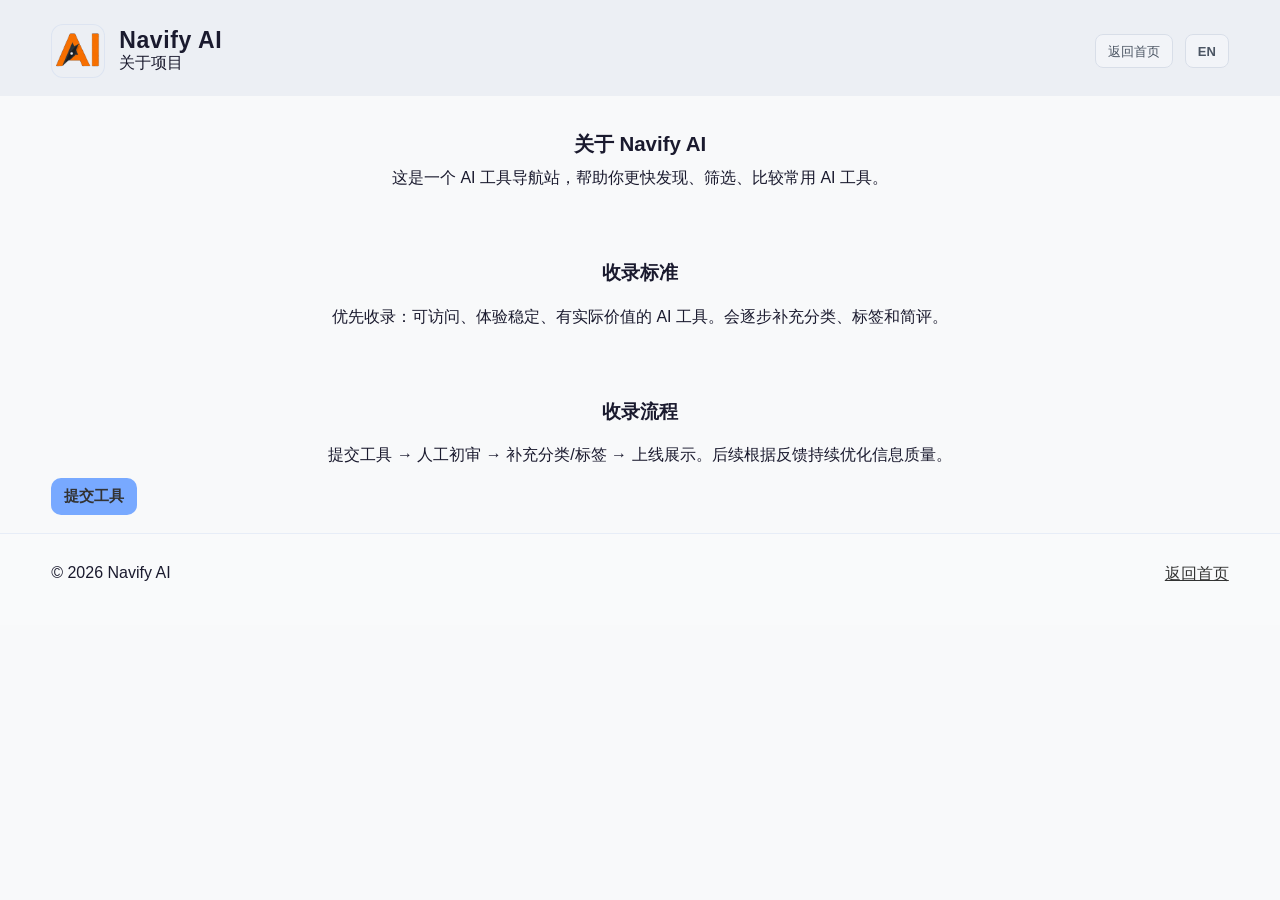
==== commit 2b0e35cc: "Add files via upload" ====
--- a/about.html
+++ b/about.html
@@ -3,8 +3,8 @@
 <head>
   <meta charset="UTF-8" />
   <meta name="viewport" content="width=device-width, initial-scale=1.0" />
-  <title>About - AINavHub</title>
-  <meta name="description" content="About AINavHub" />
+  <title>About - Navify AI</title>
+  <meta name="description" content="About Navify AI" />
   <link rel="icon" type="image/png" href="./logo.png" />
   <link rel="stylesheet" href="./style.css" />
 </head>
@@ -13,9 +13,9 @@
     <div class="container">
       <div class="topbar">
         <div class="brand-wrap">
-          <img src="./logo.png" alt="AINavHub logo" class="brand-logo" />
+          <img src="./logo.png" alt="Navify AI logo" class="brand-logo" />
           <div>
-            <h1>AINavHub</h1>
+            <h1>Navify AI</h1>
             <p id="aboutSub" class="subtitle">About this project</p>
           </div>
         </div>
@@ -29,7 +29,7 @@
 
   <main class="container">
     <section class="hero">
-      <h2 id="title">关于 AINavHub</h2>
+      <h2 id="title">关于 Navify AI</h2>
       <p id="desc">这是一个 AI 工具导航站，帮助你更快发现、筛选、比较常用 AI 工具。</p>
     </section>
 
@@ -66,7 +66,7 @@
 
   <footer class="site-footer">
     <div class="container footer-inner">
-      <p>© <span id="year"></span> AINavHub</p>
+      <p>© <span id="year"></span> Navify AI</p>
       <p><a href="./index.html" id="backFooter">返回首页</a></p>
     </div>
   </footer>
@@ -77,7 +77,7 @@
     let lang = 'zh';
     const t = {
       zh: {
-        sub:'关于项目', btn:'EN', back:'返回首页', title:'关于 AINavHub', desc:'这是一个 AI 工具导航站，帮助你更快发现、筛选、比较常用 AI 工具。',
+        sub:'关于项目', btn:'EN', back:'返回首页', title:'关于 Navify AI', desc:'这是一个 AI 工具导航站，帮助你更快发现、筛选、比较常用 AI 工具。',
         m1t:'定位',m1v:'AI 工具导航',m2t:'特点',m2v:'双语 / 搜索 / 筛选 / 排序',m3t:'更新方式',m3v:'持续收录与优化',
         ct:'收录标准',cx:'优先收录：可访问、体验稳定、有实际价值的 AI 工具。会逐步补充分类、标签和简评。',
         wt:'收录流程',wx:'提交工具 → 人工初审 → 补充分类/标签 → 上线展示。后续根据反馈持续优化信息质量。',
@@ -87,7 +87,7 @@
         ct2:'联系方式'
       },
       en: {
-        sub:'About this project', btn:'中', back:'Back Home', title:'About AINavHub', desc:'AINavHub helps you discover, filter and compare useful AI tools faster.',
+        sub:'About this project', btn:'中', back:'Back Home', title:'About Navify AI', desc:'Navify AI helps you discover, filter and compare useful AI tools faster.',
         m1t:'Positioning',m1v:'AI Tools Directory',m2t:'Features',m2v:'Bilingual / Search / Filter / Sort',m3t:'Update',m3v:'Continuously curated',
         ct:'Inclusion Criteria',cx:'We prioritize accessible, stable, and practical AI tools, then enrich with categories, tags, and concise notes.',
         wt:'Curation Workflow',wx:'Submit tool → Manual review → Add category/tags → Publish. We keep refining quality based on feedback.',
@@ -126,4 +126,4 @@
     apply();
   </script>
 </body>
-</html>
+</html>
--- a/style.css
+++ b/style.css
@@ -1,4 +1,4 @@
-﻿:root {
+:root {
   --bg: #0b1220;
   --bg-soft: #0f1b31;
   --panel: #1a1d28;
@@ -140,6 +140,47 @@
 }
 .chip:hover { border-color: rgba(144,176,233,.52); }
 .chip.active { background: #78a9ff; color: #081327; border-color: #9ac3ff; }
+
+.category-tags {
+  margin-top: 10px;
+  display: grid;
+  grid-template-columns: repeat(4, minmax(0, 1fr));
+  gap: 8px;
+  align-items: stretch;
+  width: 60% !important;
+  margin-left: auto;
+  margin-right: auto;
+}
+.category-tag-btn {
+  background: #ffffff !important;
+  border: 1px solid #d1d5db !important;
+  border-radius: 999px !important;
+  padding: 6px 12px;
+  font-size: .85rem;
+  color: #374151 !important;
+  cursor: pointer;
+  transition: background-color .15s ease, border-color .15s ease;
+}
+.category-tag-btn .more-icon {
+  display: inline-block;
+  margin-right: 4px;
+  color: #f97316 !important;
+  font-size: 14px;
+  line-height: 1;
+}
+.category-tag-btn:hover {
+  background: #f3f4f6 !important;
+  border-color: #cbd5e1 !important;
+}
+.category-tag-btn.is-active {
+  background: #f97316 !important;
+  color: #111111 !important;
+  border-color: #7c2d12 !important;
+  box-shadow: 0 0 0 3px rgba(249, 115, 22, 0.35) !important;
+}
+.category-tag-btn.is-active .more-icon {
+  color: #111111 !important;
+}
 
 .stats-cards {
   margin-top: 4px;
@@ -269,7 +310,7 @@
 @media (max-width: 820px) {
   .stats-cards { grid-template-columns: 1fr; }
   .topbar { flex-direction: column; align-items: flex-start; }
-}
+}
 
 .empty-guide { text-align:center; color:#8fa6d8; margin-top:6px; font-size:.9rem; }
 
@@ -311,83 +352,8 @@
 .meta .cat.cat-video::before { background: #ff6bb3; }
 .meta .cat.cat-code::before { background: #35c978; }
 .meta .cat.cat-write::before { background: #ff9b4a; }
-
-
-
-/* local override */
-body { background: #0f1117 !important; }
-.card { background: #1a1d28 !important; }
-
-
-/* local light theme override */
-body { background: #f8fafc !important; color: #1a1a2e !important; }
-.site-header { background: linear-gradient(135deg, rgba(146,76,255,0.12) 0%, rgba(74,126,255,0.12) 100%) !important; }
-.card, .metric, .hero, input, select { background: #ffffff !important; }
-.card, .metric, .hero, .site-footer, .brand-logo, .submit-entry, .lang-toggle, input, select, .meta .cat, .tag { border-color: rgba(26,26,46,0.12) !important; }
-h1, h2, h3, p, .stats, .subtitle, .footer-inner, .empty, .empty-guide, .meta .cat, .tag, .metric span, .metric strong { color: #1a1a2e !important; }
-.visit, .visit.visit-default, .visit.visit-chat, .visit.visit-image, .visit.visit-video, .visit.visit-code { color: #ffffff !important; }
-.tag { color: #4b5563 !important; background: #f3f4f6 !important; }
-
-/* local dark override */
-body { background: #1e2233 !important; color: #e8efff !important; }
-.card, .metric, .hero, input, select { background: #272d40 !important; }
-
-/* readability tuning on dark cards */
-.card h3, .card .meta .cat, .card .visit, .card .badge, .metric strong { color: #e2e8f0 !important; }
-.card .desc { color: #94a3b8 !important; }
-.card .tag { color: #cbd5e1 !important; }
-
-/* final theme override */
-body { background: #0f1117 !important; color: #e2e8f0 !important; }
-.card, .metric, .hero, input, select { background: #1a1d28 !important; }
-.card h3, .card .meta .cat, .card .visit, .card .badge, .metric strong, .subtitle, .stats, .empty, .empty-guide { color: #e2e8f0 !important; }
-.card .desc { color: #94a3b8 !important; }
-
-/* rollback to requested version */
-body { background: #0f1117 !important; color: #e8efff !important; }
-.card, .metric, .hero, input, select { background: #1a1d28 !important; }
-.card h3, .card .meta .cat, .card .visit, .card .badge, .metric strong, .subtitle, .stats, .empty, .empty-guide, .tag { color: #e8efff !important; }
-.card .desc { color: #9fb0d2 !important; }
-
-/* top area color fix */
-h1, .brand-wrap h1, #heroTitle { color: #ffffff !important; }
-#searchInput, #searchInput::placeholder { color: #94a3b8 !important; }
-.metric span, #mTotalLabel, #mFreeLabel, #mCatsLabel { color: #94a3b8 !important; }
-.metric strong, #mTotal, #mFree, #mCats { color: #ffffff !important; }
-
-/* tag readability tweak */
-.card .tag {
-  color: #cbd5e1 !important;
-  background: rgba(255,255,255,0.1) !important;
-  border-color: rgba(255,255,255,0.16) !important;
-}
-
-/* hero/header gradient tweak */
-.site-header {
-  background: linear-gradient(135deg, rgba(139,92,246,0.28) 0%, rgba(59,130,246,0.26) 100%) !important;
-}
-
-/* card style fine-tune */
-.card .tag {
-  color: #e2e8f0 !important;
-  background: transparent !important;
-  border-color: rgba(255,255,255,0.2) !important;
-}
-.visit, .visit.visit-default, .visit.visit-chat, .visit.visit-image, .visit.visit-video, .visit.visit-code {
-  background: rgba(30,58,95,0.8) !important;
-  border: 1px solid rgba(255,255,255,0.1) !important;
-  color: #ffffff !important;
-}
-.visit:hover, .visit.visit-default:hover, .visit.visit-chat:hover, .visit.visit-image:hover, .visit.visit-video:hover, .visit.visit-code:hover {
-  background: rgba(30,58,95,0.95) !important;
-}
-.card h3, .tool-head h3 {
-  font-size: 1.12rem !important;
-  font-weight: 700 !important;
-}
-.card .desc {
-  color: #cbd5e1 !important;
-}
+
+
 
 /* full light mode override */
 body {
@@ -405,7 +371,7 @@
 }
 a, a:visited, .visit, .submit-entry {
   color: #333 !important;
-}
+}
 
 /* card light style */
 .card {
@@ -416,7 +382,7 @@
 }
 .card:hover {
   box-shadow: 0 6px 16px rgba(0,0,0,0.14) !important;
-}
+}
 
 
 /* card screenshot area */
@@ -495,20 +461,7 @@
 }
 #categorySelect, #sortSelect {
   width: 60% !important;
-}
-
-/* category filter chips style */
-.chip {
-  background: #ffffff !important;
-  border: 1px solid #d1d5db !important;
-  color: #374151 !important;
-  border-radius: 20px !important;
-}
-.chip.active {
-  background: #1a1a2e !important;
-  color: #ffffff !important;
-  border-color: #1a1a2e !important;
-}
+}
 
 /* price badge colors */
 .badge.free {
@@ -522,7 +475,7 @@
 .badge.paid {
   background: #fce7f3 !important;
   color: #9d174d !important;
-}
+}
 
 
 /* clickable card + tag pills */
@@ -552,27 +505,7 @@
 #mTotalLabel,#mFreeLabel,#mCatsLabel,
 #mTotal,#mFree,#mCats {
   color: #1a1a2e !important;
-}
-
-/* search + filters single-row layout */
-.controls.controls-3 {
-  display: grid !important;
-  grid-template-columns: 1fr 180px 180px !important;
-  gap: 12px !important;
-  align-items: center !important;
-  justify-items: stretch !important;
-}
-#searchInput {
-  width: 100% !important;
-}
-#categorySelect,
-#sortSelect {
-  width: 100% !important;
-  background: #ffffff !important;
-  color: #374151 !important;
-  border: 1px solid #d1d5db !important;
-  border-radius: 8px !important;
-}
+}
 
 /* card title and category label neutral colors */
 .card h3, .tool-head h3 {
@@ -585,49 +518,588 @@
 .meta .cat.cat-code,
 .meta .cat.cat-write,
 .meta .cat.cat-default {
-  color: #374151 !important;
-}
+  color: #374151;
+}
 
 /* top-right links as plain text */
 .top-actions .submit-entry {
-  background: transparent !important;
-  border: none !important;
-  color: #374151 !important;
-  padding: 0 !important;
-  border-radius: 0 !important;
-  font-weight: 500 !important;
+  background: transparent;
+  border: none;
+  color: #374151;
+  padding: 0;
+  border-radius: 0;
+  font-weight: 500;
 }
 .top-actions .submit-entry:hover {
-  color: #000000 !important;
-}
+  color: #000000;
+}
 
 /* parchment light theme tuning */
 body {
-  background: #faf8f5 !important;
+  background: #faf8f5;
 }
 .site-header,
 header,
 .topbar,
 .hero {
-  background: #ffffff !important;
+  background: #ffffff;
 }
 .hero-main {
-  color: #1a1a2e !important;
+  color: #1a1a2e;
 }
 .hero-main .accent {
-  color: #ea580c !important;
+  color: #ea580c;
 }
 .hero-sub {
-  color: #6b7280 !important;
+  color: #6b7280;
 }
 .card {
-  background: #ffffff !important;
-}
+  background: #ffffff;
+}
 
 /* fix hero title colors */
 #heroTitle {
+  color: #1a1a2e;
+}
+#heroTitle .accent {
+  color: #ea580c;
+}
+
+
+/* layout toolbar */
+.list-toolbar{display:flex;justify-content:space-between;align-items:center;gap:12px;margin:10px 0 14px;}
+.stats-row{display:flex;align-items:center;gap:8px;}
+.price-filter{
+  background:#ffffff;
+  border:1px solid #d1d5db;
+  color:#1f2933;
+  border-radius:8px;
+  padding:6px 8px;
+  font-size:13px;
+}
+.view-controls{display:flex;align-items:center;gap:8px;}
+.view-btn{width:34px;height:34px;border:1px solid #d1d5db;background:#fff;color:#374151;border-radius:8px;cursor:pointer;}
+.view-btn.active{background:#1a1a2e;color:#fff;border-color:#1a1a2e;}
+#sortInline{background:#fff;border:1px solid #d1d5db;color:#374151;border-radius:8px;padding:8px 10px;min-width:120px;}
+
+/* grid/list modes */
+.tool-grid{grid-template-columns:repeat(4,minmax(0,1fr)) !important;}
+.tool-grid.list-mode{grid-template-columns:1fr !important;}
+.tool-grid.list-mode .card{display:grid;grid-template-columns:320px 1fr;align-items:stretch;gap:0;}
+.tool-grid.list-mode .card-media{height:100%;min-height:200px;border-radius:12px 0 0 12px;}
+.tool-grid.list-mode .card-top,.tool-grid.list-mode .desc,.tool-grid.list-mode .meta,.tool-grid.list-mode .tags{margin-left:16px;margin-right:16px;}
+
+@media (max-width:1200px){.tool-grid{grid-template-columns:repeat(3,minmax(0,1fr)) !important;}}
+@media (max-width:900px){.tool-grid{grid-template-columns:repeat(2,minmax(0,1fr)) !important;} .tool-grid.list-mode .card{grid-template-columns:1fr;} .tool-grid.list-mode .card-media{border-radius:12px 12px 0 0;min-height:180px;}}
+@media (max-width:640px){.tool-grid{grid-template-columns:1fr !important;} .list-toolbar{flex-direction:column;align-items:flex-start;}}
+
+/* list mode layout fix */
+.tool-grid.list-mode .card {
+  display: grid !important;
+  grid-template-columns: 200px 1fr !important;
+  grid-template-rows: auto auto auto;
+  column-gap: 14px;
+  align-items: center;
+  padding: 12px !important;
+}
+.tool-grid.list-mode .card-media {
+  width: 200px !important;
+  height: 140px !important;
+  min-height: 140px !important;
+  border-radius: 10px !important;
+  grid-column: 1;
+  grid-row: 1 / span 3;
+  align-self: center;
+}
+.tool-grid.list-mode .card-top {
+  grid-column: 2;
+  grid-row: 1;
+  margin: 0 2px !important;
+}
+.tool-grid.list-mode .desc {
+  grid-column: 2;
+  grid-row: 2;
+  margin: 4px 2px !important;
+  display: -webkit-box;
+  -webkit-line-clamp: 2;
+  -webkit-box-orient: vertical;
+  overflow: hidden;
+}
+.tool-grid.list-mode .meta {
+  grid-column: 2;
+  grid-row: 3;
+  margin: 4px 2px 0 !important;
+  display: flex;
+  align-items: center;
+}
+.tool-grid.list-mode .tags {
+  grid-column: 2;
+  grid-row: 3;
+  margin: 4px 2px 0 120px !important;
+  display: flex;
+  align-items: center;
+  flex-wrap: wrap;
+  gap: 6px;
+}
+
+/* view toggle colors */
+.view-btn {
+  color: #6b7280;
+  border-color: #d1d5db;
+}
+.view-btn.active {
+  background: #1a1a2e;
+  color: #ffffff;
+  border-color: #1a1a2e;
+}
+
+
+/* white fill for sort + layout switch */
+.view-btn, .view-btn.active {
+  background: #ffffff !important;
+  color: #6b7280 !important;
+  border: 1px solid #d1d5db !important;
+}
+#sortInline {
+  background: #ffffff !important;
+}
+
+
+/* segmented layout switch */
+.view-segment{
+  display:inline-flex;
+  align-items:center;
+  border:1px solid #d1d5db;
+  border-radius:8px;
+  overflow:hidden;
+  background: transparent;
+}
+.view-segment .view-btn{
+  width:34px;
+  height:34px;
+  border:0 !important;
+  border-radius:0 !important;
+  background: transparent !important;
+  color:#6b7280 !important;
+  box-shadow:none !important;
+}
+.view-segment .view-btn + .view-btn{
+  border-left:1px solid #d1d5db !important;
+}
+.view-segment .view-btn.active{
+  background:#ffffff !important;
+  color:#1a1a2e !important;
+  box-shadow: inset 0 0 0 1px rgba(0,0,0,0.02), 0 1px 2px rgba(0,0,0,0.12) !important;
+}
+
+/* remove metrics cards and keep subtle result line */
+.stats-cards {
+  display: none !important;
+}
+#stats, .stats {
+  color: #9ca3af;
+  font-size: 13px;
+  line-height: 1.4;
+  margin: 0;
+}
+
+/* fallback display for missing screenshots */
+.card-media {
+  background: linear-gradient(135deg, #f3f4f6 0%, #e5e7eb 100%) !important;
+}
+.tool-shot-fallback {
+  display: flex !important;
+  width: 100%;
+  height: 100%;
+  align-items: center;
+  justify-content: center;
+  background: linear-gradient(135deg, #f3f4f6 0%, #e5e7eb 100%) !important;
+}
+.tool-logo-large {
+  width: 96px !important;
+  height: 96px !important;
+  border-radius: 18px !important;
+  background: #ffffff !important;
+  border: 1px solid #d1d5db !important;
+  padding: 12px !important;
+}
+
+/* card visual anchor: title + price first, softer description */
+.card .tool-head h3,
+.card h3 {
+  font-weight: 800;
+  letter-spacing: 0.1px;
+}
+.card .badge {
+  font-weight: 800;
+}
+.card .desc {
+  color: #9ca3af;
+}
+
+
+/* brand baseline alignment + stronger wordmark */
+.brand-wrap {
+  align-items: center !important;
+  gap: 14px !important;
+}
+.brand-logo {
+  width: 54px !important;
+  height: 54px !important;
+  align-self: center;
+  margin-bottom: 0 !important;
+}
+.brand-wrap h1 {
+  font-size: 23px !important;
+  line-height: 1.1 !important;
+  font-weight: 700 !important;
+  letter-spacing: 0.6px !important;
   color: #1a1a2e !important;
-}
+  margin: 0 !important;
+}
+
+
+/* footer redesign */
+.site-footer { background: #f9fafb; }
+.footer-center { justify-content: center; text-align: center; flex-direction: column; color: #9ca3af; }
+.footer-center a { color: #9ca3af; text-decoration: none; }
+.footer-center a:hover { color: #6b7280; }
+
+
+/* enlarged centered search */
+.controls.controls-3 {
+  display: flex !important;
+  justify-content: center !important;
+  align-items: center !important;
+}
+.search-wrap {
+  position: relative;
+  width: min(720px, 92%);
+}
+#searchInput {
+  width: 100% !important;
+  height: 52px !important;
+  font-size: 18px !important;
+  border-radius: 999px !important;
+  padding: 0 86px 0 18px !important;
+  text-align: center !important;
+}
+#searchInput::placeholder {
+  text-align: center !important;
+}
+.clear-search-btn {
+  position: absolute;
+  right: 8px;
+  top: 50%;
+  transform: translateY(-50%);
+  height: 36px;
+  border-radius: 999px;
+  border: 1px solid #cbd5e1;
+  background: #ffffff;
+  color: #374151;
+  font-size: 13px;
+  font-weight: 700;
+  padding: 0 12px;
+  cursor: pointer;
+}
+.clear-search-btn:hover {
+  background: #f3f4f6;
+  border-color: #94a3b8;
+}
+/* hero light gray gradient */
+.hero {
+  background: linear-gradient(135deg, #f3f4f6 0%, #e5e7eb 100%) !important;
+}
+/* brand accent */
+.brand-ai { color: #f97316; }
+
+
+@media (max-width: 820px) {
+  .brand-wrap {
+    align-items: center !important;
+  }
+  .brand-logo {
+    margin-bottom: 0;
+  }
+}
+
+/* header logo alignment fix */
+.brand-wrap,
+.logo {
+  display: flex;
+  align-items: center;
+  gap: 10px;
+}
+.brand-wrap .brand-logo,
+.logo img {
+  vertical-align: middle;
+  align-self: center;
+  margin-bottom: 0;
+}
+.brand-wrap h1,
+.logo .brand-name {
+  font-size: 22px;
+  font-weight: 700;
+  letter-spacing: 0.5px;
+  line-height: 1;
+  margin: 0;
+}
+
+/* brand logo size tune */
+.brand-wrap .brand-logo,
+.logo img {
+  width: 36px;
+  height: 36px;
+}
+
+/* slogan highlight */
+.slogan-accent {
+  color: #ea580c;
+}
+
+/* visual polish: hierarchy, rhythm, control consistency */
+.site-header {
+  padding: 24px 0 18px;
+}
+.hero {
+  margin-top: 10px;
+  border-radius: 12px;
+}
+.controls.controls-3 {
+  margin-top: 16px;
+}
+.category-tags {
+  margin-top: 14px;
+  gap: 10px;
+}
+.list-toolbar {
+  margin: 14px 0 16px;
+}
+.tool-grid {
+  gap: 18px !important;
+}
+
+.top-actions {
+  gap: 12px;
+}
+.top-actions .submit-entry,
+.top-actions .lang-toggle {
+  height: 34px;
+  display: inline-flex;
+  align-items: center;
+  justify-content: center;
+  border-radius: 8px;
+  padding: 0 12px;
+  font-size: 13px;
+  line-height: 1;
+}
+.top-actions .submit-entry {
+  border: 1px solid #d1d5db;
+  background: #ffffff;
+  transition: background-color .15s ease, color .15s ease, border-color .15s ease;
+}
+.top-actions .submit-entry:hover {
+  background: #f8fafc;
+  border-color: #9ca3af;
+}
+.top-actions .lang-toggle {
+  border: 1px solid #d1d5db;
+  background: #ffffff;
+  color: #374151;
+  font-weight: 600;
+}
+.top-actions .lang-toggle:hover {
+  background: #f3f4f6;
+  border-color: #94a3b8;
+}
+
+.view-segment {
+  border-radius: 8px;
+  background: #ffffff;
+}
+.view-segment .view-btn {
+  transition: background-color .15s ease, color .15s ease;
+}
+.view-segment .view-btn:hover {
+  background: #f8fafc !important;
+  color: #374151 !important;
+}
+.view-segment .view-btn.active {
+  background: #eef2ff !important;
+  color: #1e3a8a !important;
+  box-shadow: inset 0 0 0 1px rgba(59, 130, 246, 0.18), 0 1px 2px rgba(0, 0, 0, 0.06) !important;
+}
+
+.card .desc {
+  color: #6b7280;
+  line-height: 1.5;
+}
+.meta .cat {
+  color: #4b5563;
+}
+.card .tag {
+  color: #6b7280 !important;
+  background: #f8fafc !important;
+  border-color: #e5e7eb !important;
+}
+
+/* restore: rectangular search + tags and aligned widths */
+.search-wrap {
+  width: min(860px, 92%);
+}
+#searchInput {
+  height: 44px !important;
+  font-size: 16px !important;
+  border-radius: 8px !important;
+  padding: 0 52px 0 14px !important;
+  text-align: left !important;
+}
+#searchInput::placeholder {
+  text-align: left !important;
+}
+.clear-search-btn {
+  height: 30px;
+  border-radius: 8px;
+}
+.category-tags {
+  width: min(860px, 92%) !important;
+  margin-left: auto;
+  margin-right: auto;
+}
+.category-tag-btn {
+  border-radius: 8px !important;
+  padding: 8px 12px;
+  font-size: .9rem;
+}
+
+/* restore: hero light solid background */
+.hero {
+  background: #dfe4ec !important;
+  border: none !important;
+  box-shadow: none !important;
+}
+
+/* top area unified gray background */
+.site-header {
+  background: #dfe4ec !important;
+  border-bottom: none !important;
+}
+.hero {
+  background: transparent !important;
+  border: none !important;
+  box-shadow: none !important;
+  padding: 10px 0 6px !important;
+}
+
+/* restore: card layout comfort tune */
+.tool-grid {
+  gap: 20px !important;
+}
+.card-media {
+  height: 188px;
+}
+.card-top,
+.card .desc,
+.card .tags {
+  margin-left: 16px;
+  margin-right: 16px;
+}
+.card-top {
+  margin-top: 14px;
+}
+.card .desc {
+  margin-top: 6px;
+  min-height: 48px;
+}
+.card .tags {
+  margin-top: 8px;
+  margin-bottom: 14px;
+  gap: 8px;
+}
+
+.tool-grid.list-mode .card {
+  grid-template-columns: 240px 1fr !important;
+  grid-template-rows: auto auto auto;
+  column-gap: 16px;
+  row-gap: 8px;
+  padding: 14px !important;
+}
+.tool-grid.list-mode .card-media {
+  width: 240px !important;
+  height: 160px !important;
+  min-height: 160px !important;
+  grid-row: 1 / span 3;
+}
+.tool-grid.list-mode .card-top {
+  grid-column: 2;
+  grid-row: 1;
+  margin: 0 !important;
+}
+.tool-grid.list-mode .desc {
+  grid-column: 2;
+  grid-row: 2;
+  margin: 0 !important;
+}
+.tool-grid.list-mode .tags {
+  grid-column: 2;
+  grid-row: 3;
+  margin: 0 !important;
+}
+
+@media (max-width: 900px) {
+  .tool-grid.list-mode .card {
+    grid-template-columns: 1fr !important;
+    grid-template-rows: auto auto auto auto;
+    row-gap: 8px;
+  }
+  .tool-grid.list-mode .card-media {
+    width: 100% !important;
+    height: 180px !important;
+    min-height: 180px !important;
+    grid-row: 1;
+  }
+  .tool-grid.list-mode .card-top,
+  .tool-grid.list-mode .desc,
+  .tool-grid.list-mode .tags {
+    grid-column: 1;
+  }
+}
+
+/* top strip unify + lighter gray */
+.site-header {
+  background: #eceff4 !important;
+  border-bottom: none !important;
+}
+.site-header .container,
+.topbar {
+  background: transparent !important;
+}
+.hero {
+  background: transparent !important;
+}
+.top-actions .submit-entry,
+.top-actions .lang-toggle {
+  background: #f2f4f8 !important;
+  border-color: #d8dee8 !important;
+  color: #4b5563 !important;
+}
+.top-actions .submit-entry:hover,
+.top-actions .lang-toggle:hover {
+  background: #edf1f6 !important;
+  border-color: #cfd7e2 !important;
+}
+
+/* hero spacing + orange brand accents */
+.hero {
+  padding: 20px 0 18px !important;
+  margin-top: 14px !important;
+}
+.slogan-accent,
+#heroTitle .slogan-accent,
 #heroTitle .accent {
-  color: #ea580c !important;
-}
+  color: #f97316 !important;
+}
+.brand-ai,
+.brand-wrap .brand-ai {
+  color: #f97316 !important;
+}
